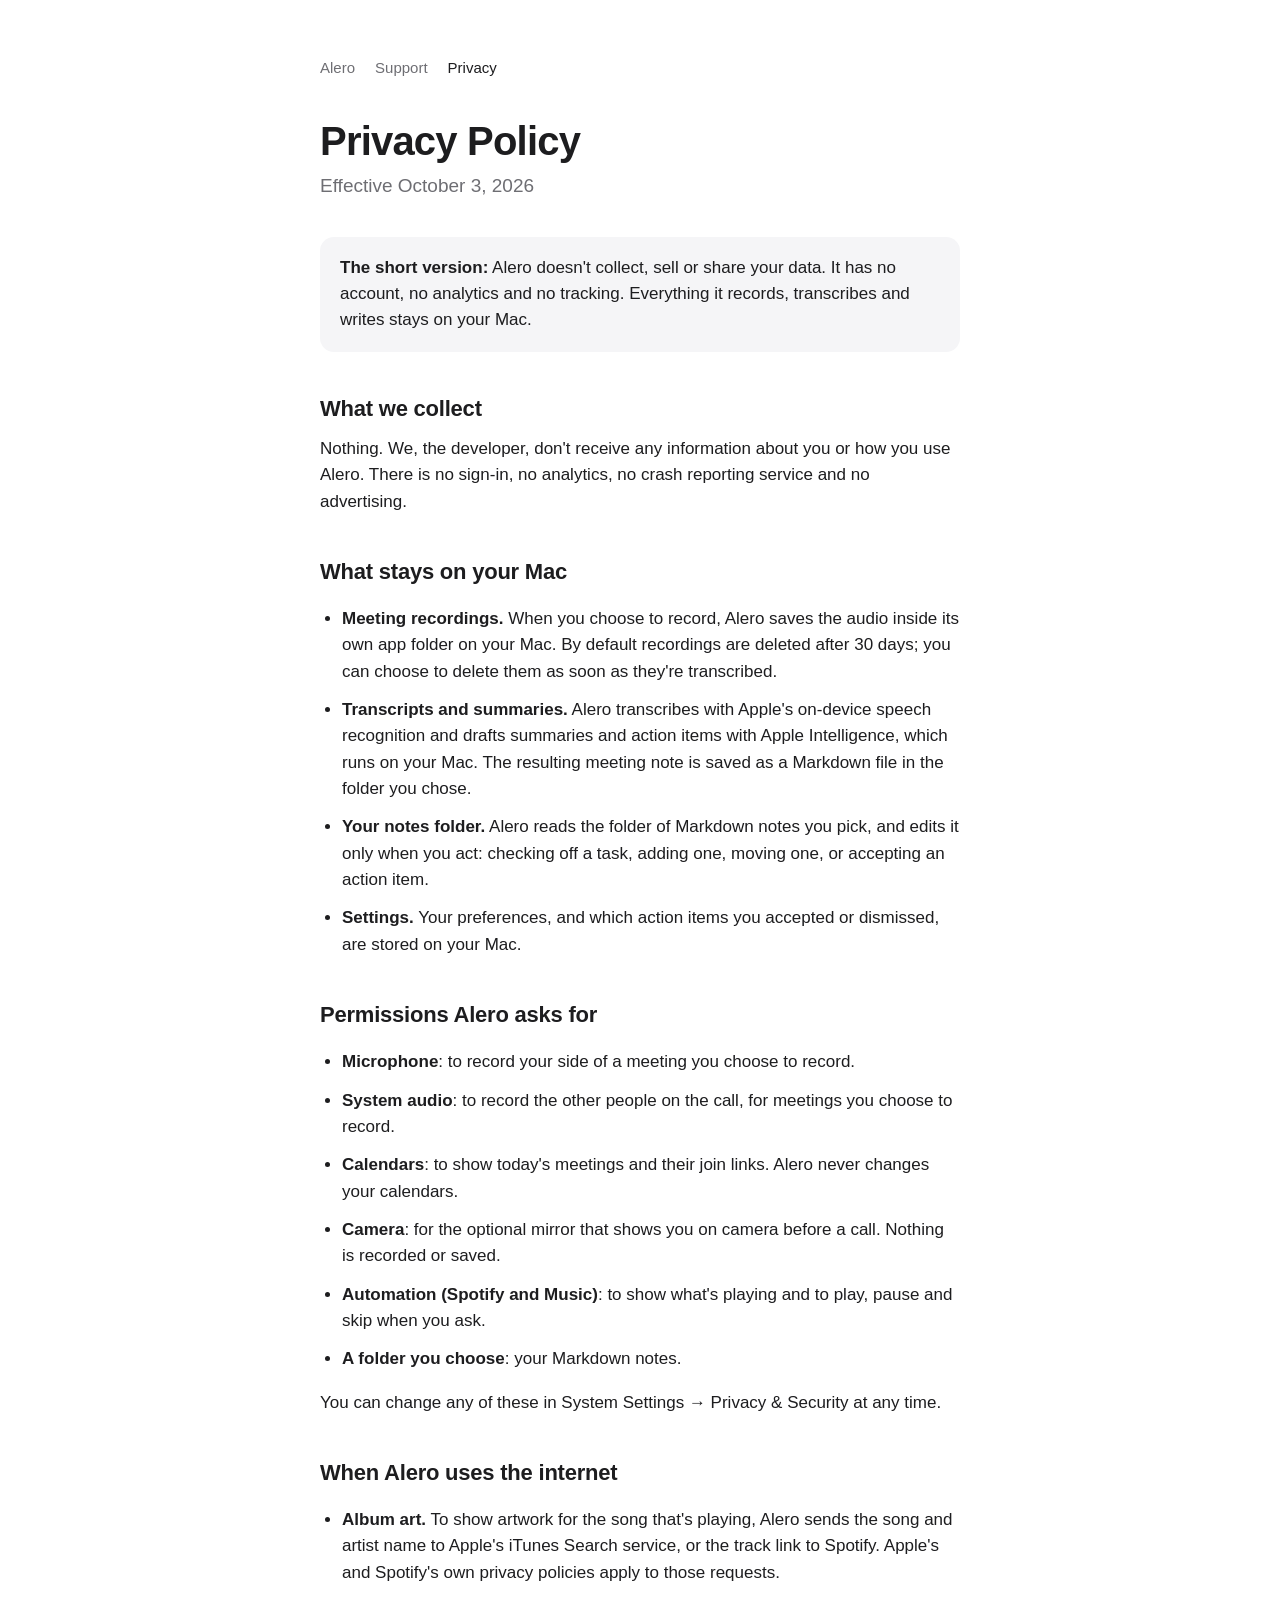
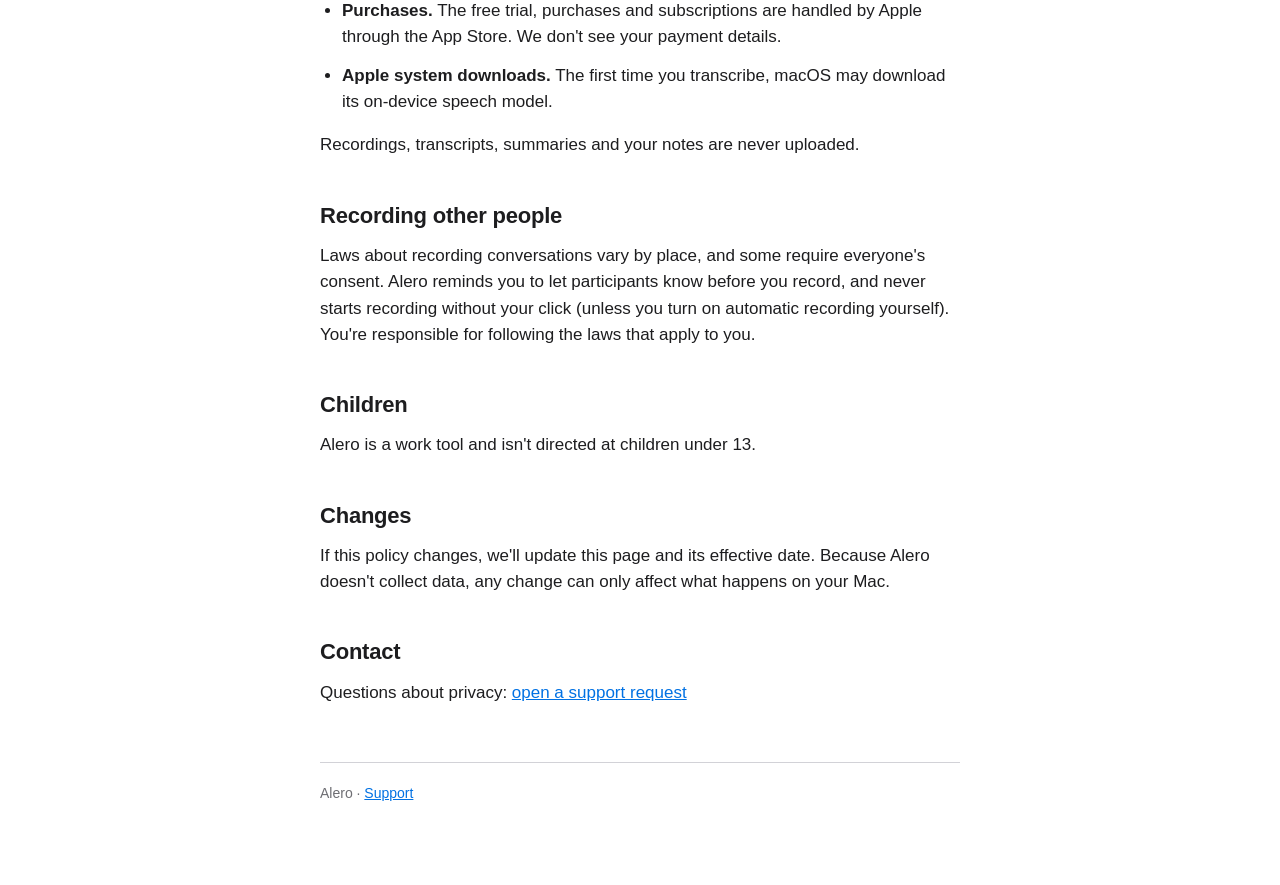
==== privacy.html @ 13872a0a "Alero site: landing, privacy policy, support" ====
<!doctype html>
<html lang="en"><head><meta charset="utf-8"><meta name="viewport" content="width=device-width, initial-scale=1">
<title>Alero Privacy Policy</title><meta name="description" content="How Alero handles your data: it stays on your Mac.">
<link rel="stylesheet" href="style.css"></head>
<body><main>
<nav><a href="index.html">Alero</a><a href="support.html">Support</a><a href="privacy.html" aria-current="page">Privacy</a></nav>
<h1>Privacy Policy</h1>
<p class="lede">Effective October 3, 2026</p>

<div class="card"><p><strong>The short version:</strong> Alero doesn't collect, sell or share your data. It has no account, no analytics and no tracking. Everything it records, transcribes and writes stays on your Mac.</p></div>

<h2>What we collect</h2>
<p>Nothing. We, the developer, don't receive any information about you or how you use Alero. There is no sign-in, no analytics, no crash reporting service and no advertising.</p>

<h2>What stays on your Mac</h2>
<ul>
<li><strong>Meeting recordings.</strong> When you choose to record, Alero saves the audio inside its own app folder on your Mac. By default recordings are deleted after 30 days; you can choose to delete them as soon as they're transcribed.</li>
<li><strong>Transcripts and summaries.</strong> Alero transcribes with Apple's on-device speech recognition and drafts summaries and action items with Apple Intelligence, which runs on your Mac. The resulting meeting note is saved as a Markdown file in the folder you chose.</li>
<li><strong>Your notes folder.</strong> Alero reads the folder of Markdown notes you pick, and edits it only when you act: checking off a task, adding one, moving one, or accepting an action item.</li>
<li><strong>Settings.</strong> Your preferences, and which action items you accepted or dismissed, are stored on your Mac.</li>
</ul>

<h2>Permissions Alero asks for</h2>
<ul>
<li><strong>Microphone</strong>: to record your side of a meeting you choose to record.</li>
<li><strong>System audio</strong>: to record the other people on the call, for meetings you choose to record.</li>
<li><strong>Calendars</strong>: to show today's meetings and their join links. Alero never changes your calendars.</li>
<li><strong>Camera</strong>: for the optional mirror that shows you on camera before a call. Nothing is recorded or saved.</li>
<li><strong>Automation (Spotify and Music)</strong>: to show what's playing and to play, pause and skip when you ask.</li>
<li><strong>A folder you choose</strong>: your Markdown notes.</li>
</ul>
<p>You can change any of these in System Settings → Privacy &amp; Security at any time.</p>

<h2>When Alero uses the internet</h2>
<ul>
<li><strong>Album art.</strong> To show artwork for the song that's playing, Alero sends the song and artist name to Apple's iTunes Search service, or the track link to Spotify. Apple's and Spotify's own privacy policies apply to those requests.</li>
<li><strong>Purchases.</strong> The free trial, purchases and subscriptions are handled by Apple through the App Store. We don't see your payment details.</li>
<li><strong>Apple system downloads.</strong> The first time you transcribe, macOS may download its on-device speech model.</li>
</ul>
<p>Recordings, transcripts, summaries and your notes are never uploaded.</p>

<h2>Recording other people</h2>
<p>Laws about recording conversations vary by place, and some require everyone's consent. Alero reminds you to let participants know before you record, and never starts recording without your click (unless you turn on automatic recording yourself). You're responsible for following the laws that apply to you.</p>

<h2>Children</h2>
<p>Alero is a work tool and isn't directed at children under 13.</p>

<h2>Changes</h2>
<p>If this policy changes, we'll update this page and its effective date. Because Alero doesn't collect data, any change can only affect what happens on your Mac.</p>

<h2>Contact</h2>
<p>Questions about privacy: <a href="https://github.com/chriswllms05/alero-site/issues">open a support request</a></p>
<footer>Alero · <a href="support.html">Support</a></footer>
</main></body></html>
---- style.css ----
:root { --bg:#ffffff; --text:#1d1d1f; --muted:#6e6e73; --rule:#d2d2d7; --accent:#0071e3; --card:#f5f5f7; }
@media (prefers-color-scheme: dark) { :root { --bg:#000000; --text:#f5f5f7; --muted:#a1a1a6; --rule:#38383a; --accent:#2997ff; --card:#1c1c1e; } }
* { box-sizing: border-box; }
body { margin:0; background:var(--bg); color:var(--text); font:17px/1.55 -apple-system, BlinkMacSystemFont, "SF Pro Text", "Helvetica Neue", sans-serif; -webkit-font-smoothing:antialiased; }
main { max-width: 680px; margin: 0 auto; padding: 56px 20px 80px; }
nav { display:flex; gap:20px; font-size:15px; margin-bottom:40px; }
nav a { color:var(--muted); text-decoration:none; } nav a:hover, nav a[aria-current] { color:var(--text); }
h1 { font-size:40px; line-height:1.1; letter-spacing:-0.02em; margin:0 0 8px; }
.lede { color:var(--muted); font-size:19px; margin:0 0 36px; }
h2 { font-size:22px; letter-spacing:-0.01em; margin:40px 0 10px; }
h3 { font-size:17px; margin:24px 0 6px; }
p, li { margin: 0 0 12px; } ul { padding-left: 22px; }
a { color:var(--accent); }
.card { background:var(--card); border-radius:14px; padding:18px 20px; margin:20px 0; }
.card p:last-child { margin-bottom:0; }
footer { color:var(--muted); font-size:14px; border-top:1px solid var(--rule); margin-top:56px; padding-top:20px; }
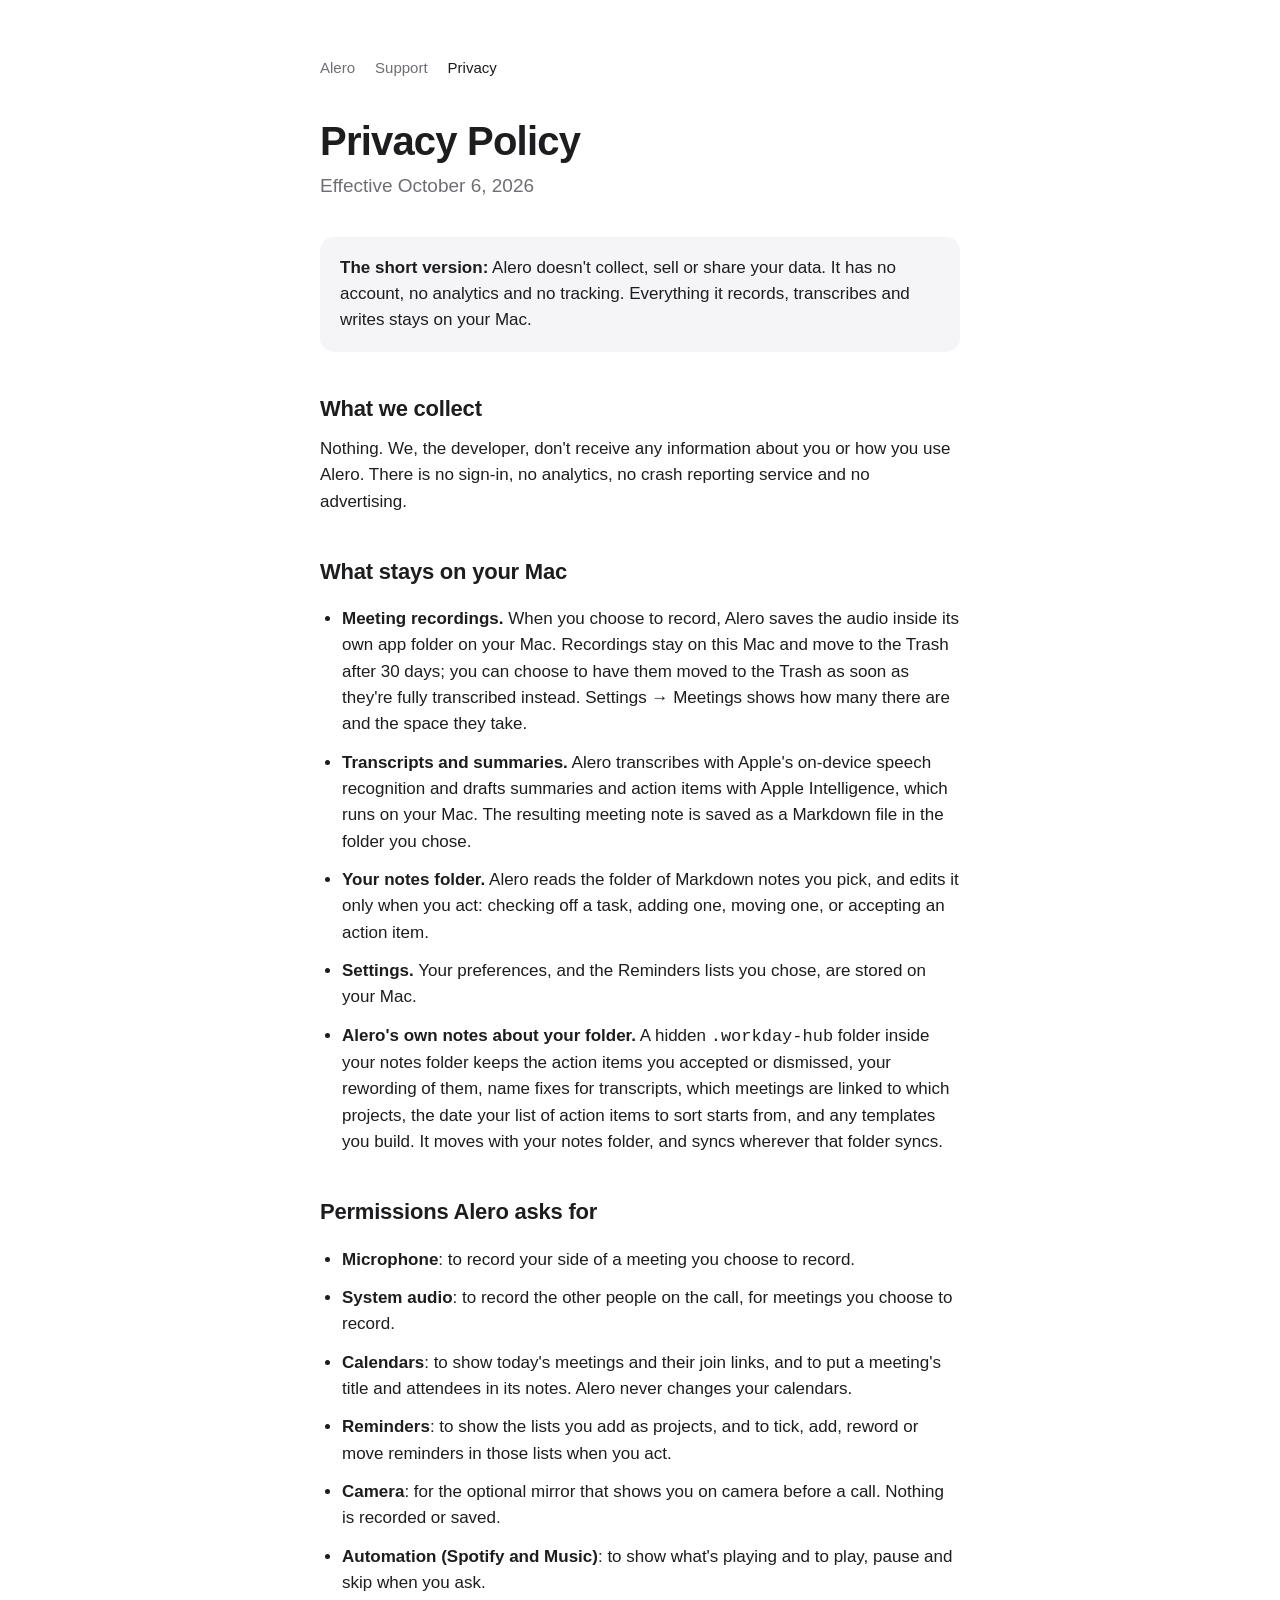
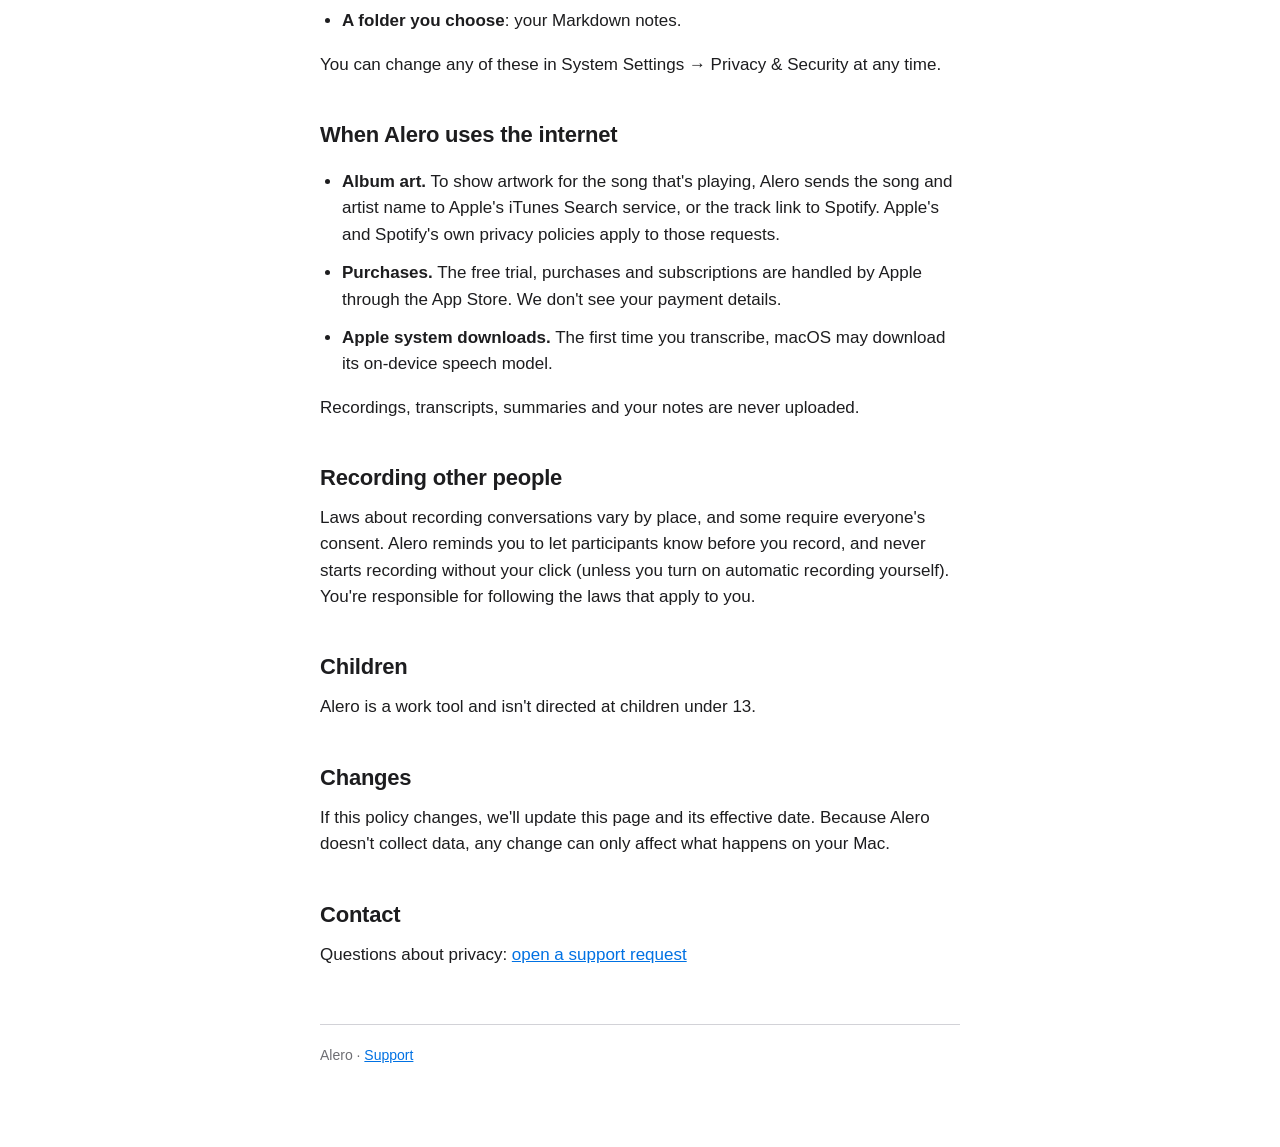
==== commit 3b6aa4f2: "Privacy: Reminders, the .workday-hub folder, recordings move to the Trash after 30 days Co-Authored-" ====
--- a/privacy.html
+++ b/privacy.html
@@ -5,7 +5,7 @@
 <body><main>
 <nav><a href="index.html">Alero</a><a href="support.html">Support</a><a href="privacy.html" aria-current="page">Privacy</a></nav>
 <h1>Privacy Policy</h1>
-<p class="lede">Effective October 3, 2026</p>
+<p class="lede">Effective October 6, 2026</p>
 
 <div class="card"><p><strong>The short version:</strong> Alero doesn't collect, sell or share your data. It has no account, no analytics and no tracking. Everything it records, transcribes and writes stays on your Mac.</p></div>
 
@@ -14,17 +14,19 @@
 
 <h2>What stays on your Mac</h2>
 <ul>
-<li><strong>Meeting recordings.</strong> When you choose to record, Alero saves the audio inside its own app folder on your Mac. By default recordings are deleted after 30 days; you can choose to delete them as soon as they're transcribed.</li>
+<li><strong>Meeting recordings.</strong> When you choose to record, Alero saves the audio inside its own app folder on your Mac. Recordings stay on this Mac and move to the Trash after 30 days; you can choose to have them moved to the Trash as soon as they're fully transcribed instead. Settings → Meetings shows how many there are and the space they take.</li>
 <li><strong>Transcripts and summaries.</strong> Alero transcribes with Apple's on-device speech recognition and drafts summaries and action items with Apple Intelligence, which runs on your Mac. The resulting meeting note is saved as a Markdown file in the folder you chose.</li>
 <li><strong>Your notes folder.</strong> Alero reads the folder of Markdown notes you pick, and edits it only when you act: checking off a task, adding one, moving one, or accepting an action item.</li>
-<li><strong>Settings.</strong> Your preferences, and which action items you accepted or dismissed, are stored on your Mac.</li>
+<li><strong>Settings.</strong> Your preferences, and the Reminders lists you chose, are stored on your Mac.</li>
+<li><strong>Alero's own notes about your folder.</strong> A hidden <code>.workday-hub</code> folder inside your notes folder keeps the action items you accepted or dismissed, your rewording of them, name fixes for transcripts, which meetings are linked to which projects, the date your list of action items to sort starts from, and any templates you build. It moves with your notes folder, and syncs wherever that folder syncs.</li>
 </ul>
 
 <h2>Permissions Alero asks for</h2>
 <ul>
 <li><strong>Microphone</strong>: to record your side of a meeting you choose to record.</li>
 <li><strong>System audio</strong>: to record the other people on the call, for meetings you choose to record.</li>
-<li><strong>Calendars</strong>: to show today's meetings and their join links. Alero never changes your calendars.</li>
+<li><strong>Calendars</strong>: to show today's meetings and their join links, and to put a meeting's title and attendees in its notes. Alero never changes your calendars.</li>
+<li><strong>Reminders</strong>: to show the lists you add as projects, and to tick, add, reword or move reminders in those lists when you act.</li>
 <li><strong>Camera</strong>: for the optional mirror that shows you on camera before a call. Nothing is recorded or saved.</li>
 <li><strong>Automation (Spotify and Music)</strong>: to show what's playing and to play, pause and skip when you ask.</li>
 <li><strong>A folder you choose</strong>: your Markdown notes.</li>
